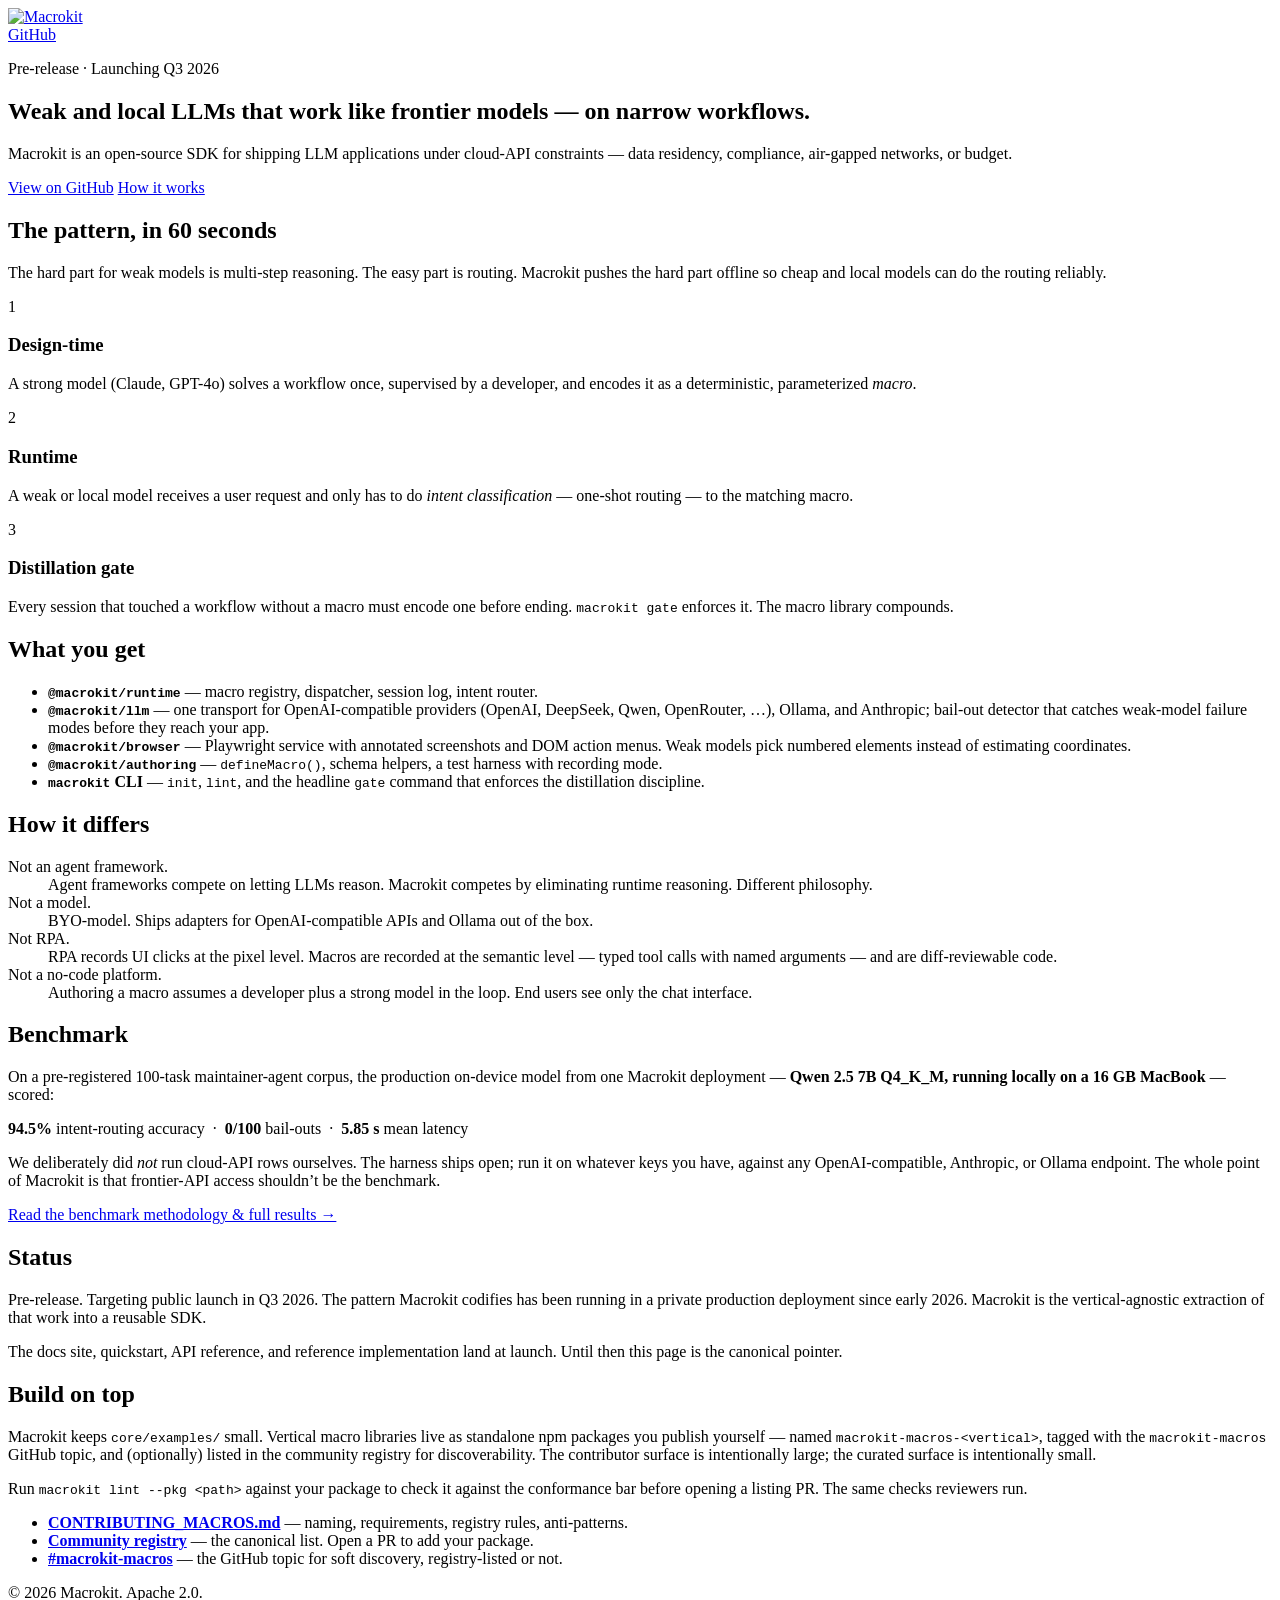
==== public/index.html @ ec9cd21c "Add "Build on top" section linking community-contribution path The X launch thread is circulating an" ====
<!doctype html>
<html lang="en">
<head>
  <meta charset="utf-8" />
  <meta name="viewport" content="width=device-width, initial-scale=1" />
  <title>Macrokit — Weak and local LLMs that work like frontier models</title>
  <meta name="description" content="An open-source SDK that lets weak and local LLMs work like frontier models on narrow workflows. Moves multi-step reasoning to design-time so runtime is one-shot intent classification." />

  <link rel="icon" type="image/svg+xml" href="/favicon.svg" />
  <link rel="canonical" href="https://macrokit.dev/" />

  <meta property="og:type" content="website" />
  <meta property="og:title" content="Macrokit" />
  <meta property="og:description" content="An open-source SDK that lets weak and local LLMs work like frontier models on narrow workflows." />
  <meta property="og:url" content="https://macrokit.dev/" />
  <meta property="og:image" content="https://macrokit.dev/banner-x.png" />
  <meta name="twitter:card" content="summary_large_image" />
  <meta name="twitter:site" content="@Macrokitdev" />
  <meta name="twitter:image" content="https://macrokit.dev/banner-x.png" />

  <link rel="stylesheet" href="/styles.css" />
</head>
<body>
  <header class="site-header">
    <div class="container row">
      <a href="/" class="wordmark-link" aria-label="Macrokit home">
        <img src="/wordmark.svg" alt="Macrokit" height="32" />
      </a>
      <nav>
        <a href="https://github.com/macrokit" rel="noopener">GitHub</a>
      </nav>
    </div>
  </header>

  <main>
    <section class="hero">
      <div class="container">
        <p class="eyebrow">Pre-release · Launching Q3 2026</p>
        <h1>Weak and local LLMs that work like frontier models &mdash; on narrow workflows.</h1>
        <p class="lede">
          Macrokit is an open-source SDK for shipping LLM applications under cloud-API constraints &mdash;
          data residency, compliance, air-gapped networks, or budget.
        </p>
        <div class="cta-row">
          <a class="btn btn-primary" href="https://github.com/macrokit" rel="noopener">View on GitHub</a>
          <a class="btn btn-ghost" href="#pattern">How it works</a>
        </div>
      </div>
    </section>

    <section id="pattern" class="section">
      <div class="container">
        <h2>The pattern, in 60 seconds</h2>
        <p>
          The hard part for weak models is multi-step reasoning. The easy part is routing.
          Macrokit pushes the hard part offline so cheap and local models can do the routing reliably.
        </p>

        <div class="grid">
          <div class="card">
            <span class="step">1</span>
            <h3>Design-time</h3>
            <p>
              A strong model (Claude, GPT-4o) solves a workflow once, supervised by a developer,
              and encodes it as a deterministic, parameterized <em>macro</em>.
            </p>
          </div>
          <div class="card">
            <span class="step">2</span>
            <h3>Runtime</h3>
            <p>
              A weak or local model receives a user request and only has to do
              <em>intent classification</em> &mdash; one-shot routing &mdash; to the matching macro.
            </p>
          </div>
          <div class="card">
            <span class="step">3</span>
            <h3>Distillation gate</h3>
            <p>
              Every session that touched a workflow without a macro must encode one before ending.
              <code>macrokit gate</code> enforces it. The macro library compounds.
            </p>
          </div>
        </div>
      </div>
    </section>

    <section class="section section-alt">
      <div class="container">
        <h2>What you get</h2>
        <ul class="feature-list">
          <li>
            <strong><code>@macrokit/runtime</code></strong>
            &mdash; macro registry, dispatcher, session log, intent router.
          </li>
          <li>
            <strong><code>@macrokit/llm</code></strong>
            &mdash; one transport for OpenAI-compatible providers (OpenAI, DeepSeek, Qwen, OpenRouter, &hellip;), Ollama, and Anthropic; bail-out detector that catches weak-model failure modes before they reach your app.
          </li>
          <li>
            <strong><code>@macrokit/browser</code></strong>
            &mdash; Playwright service with annotated screenshots and DOM action menus. Weak models pick numbered elements instead of estimating coordinates.
          </li>
          <li>
            <strong><code>@macrokit/authoring</code></strong>
            &mdash; <code>defineMacro()</code>, schema helpers, a test harness with recording mode.
          </li>
          <li>
            <strong><code>macrokit</code> CLI</strong>
            &mdash; <code>init</code>, <code>lint</code>, and the headline <code>gate</code> command that enforces the distillation discipline.
          </li>
        </ul>
      </div>
    </section>

    <section class="section">
      <div class="container">
        <h2>How it differs</h2>
        <dl class="compare">
          <dt>Not an agent framework.</dt>
          <dd>Agent frameworks compete on letting LLMs reason. Macrokit competes by eliminating runtime reasoning. Different philosophy.</dd>

          <dt>Not a model.</dt>
          <dd>BYO-model. Ships adapters for OpenAI-compatible APIs and Ollama out of the box.</dd>

          <dt>Not RPA.</dt>
          <dd>RPA records UI clicks at the pixel level. Macros are recorded at the semantic level &mdash; typed tool calls with named arguments &mdash; and are diff-reviewable code.</dd>

          <dt>Not a no-code platform.</dt>
          <dd>Authoring a macro assumes a developer plus a strong model in the loop. End users see only the chat interface.</dd>
        </dl>
      </div>
    </section>

    <section class="section section-alt">
      <div class="container">
        <h2>Benchmark</h2>
        <p>
          On a pre-registered 100-task maintainer-agent corpus, the production on-device model from
          one Macrokit deployment &mdash; <strong>Qwen 2.5 7B Q4_K_M, running locally on a 16&nbsp;GB
          MacBook</strong> &mdash; scored:
        </p>
        <p class="bench-headline">
          <strong>94.5%</strong> intent-routing accuracy &nbsp;&middot;&nbsp; <strong>0/100</strong> bail-outs &nbsp;&middot;&nbsp; <strong>5.85&nbsp;s</strong> mean latency
        </p>
        <p>
          We deliberately did <em>not</em> run cloud-API rows ourselves. The harness ships open;
          run it on whatever keys you have, against any OpenAI-compatible, Anthropic, or Ollama
          endpoint. The whole point of Macrokit is that frontier-API access shouldn&rsquo;t be the
          benchmark.
        </p>
        <p class="bench-link">
          <a href="https://github.com/macrokit/core/blob/main/docs/BENCHMARK.md" rel="noopener">Read the benchmark methodology &amp; full results &rarr;</a>
        </p>
      </div>
    </section>

    <section class="section status">
      <div class="container">
        <h2>Status</h2>
        <p>
          Pre-release. Targeting public launch in Q3 2026. The pattern Macrokit codifies has been running
          in a private production deployment since early 2026. Macrokit is the vertical-agnostic extraction
          of that work into a reusable SDK.
        </p>
        <p>
          The docs site, quickstart, API reference, and reference implementation land at launch.
          Until then this page is the canonical pointer.
        </p>
      </div>
    </section>

    <section class="section section-alt">
      <div class="container">
        <h2>Build on top</h2>
        <p>
          Macrokit keeps <code>core/examples/</code> small. Vertical macro libraries live as standalone
          npm packages you publish yourself &mdash; named <code>macrokit-macros-&lt;vertical&gt;</code>,
          tagged with the <code>macrokit-macros</code> GitHub topic, and (optionally) listed in the
          community registry for discoverability. The contributor surface is intentionally large; the
          curated surface is intentionally small.
        </p>
        <p>
          Run <code>macrokit lint --pkg &lt;path&gt;</code> against your package to check it against the
          conformance bar before opening a listing PR. The same checks reviewers run.
        </p>
        <ul class="feature-list">
          <li>
            <strong><a href="https://github.com/macrokit/core/blob/main/CONTRIBUTING_MACROS.md" rel="noopener">CONTRIBUTING_MACROS.md</a></strong>
            &mdash; naming, requirements, registry rules, anti-patterns.
          </li>
          <li>
            <strong><a href="https://github.com/macrokit/.github/tree/main/community" rel="noopener">Community registry</a></strong>
            &mdash; the canonical list. Open a PR to add your package.
          </li>
          <li>
            <strong><a href="https://github.com/topics/macrokit-macros" rel="noopener">#macrokit-macros</a></strong>
            &mdash; the GitHub topic for soft discovery, registry-listed or not.
          </li>
        </ul>
      </div>
    </section>
  </main>

  <footer class="site-footer">
    <div class="container row">
      <span>&copy; 2026 Macrokit. Apache 2.0.</span>
      <nav>
        <a href="https://github.com/macrokit" rel="noopener">GitHub</a>
        <a href="https://x.com/macrokitdev" rel="noopener">@macrokitdev</a>
      </nav>
    </div>
  </footer>
</body>
</html>
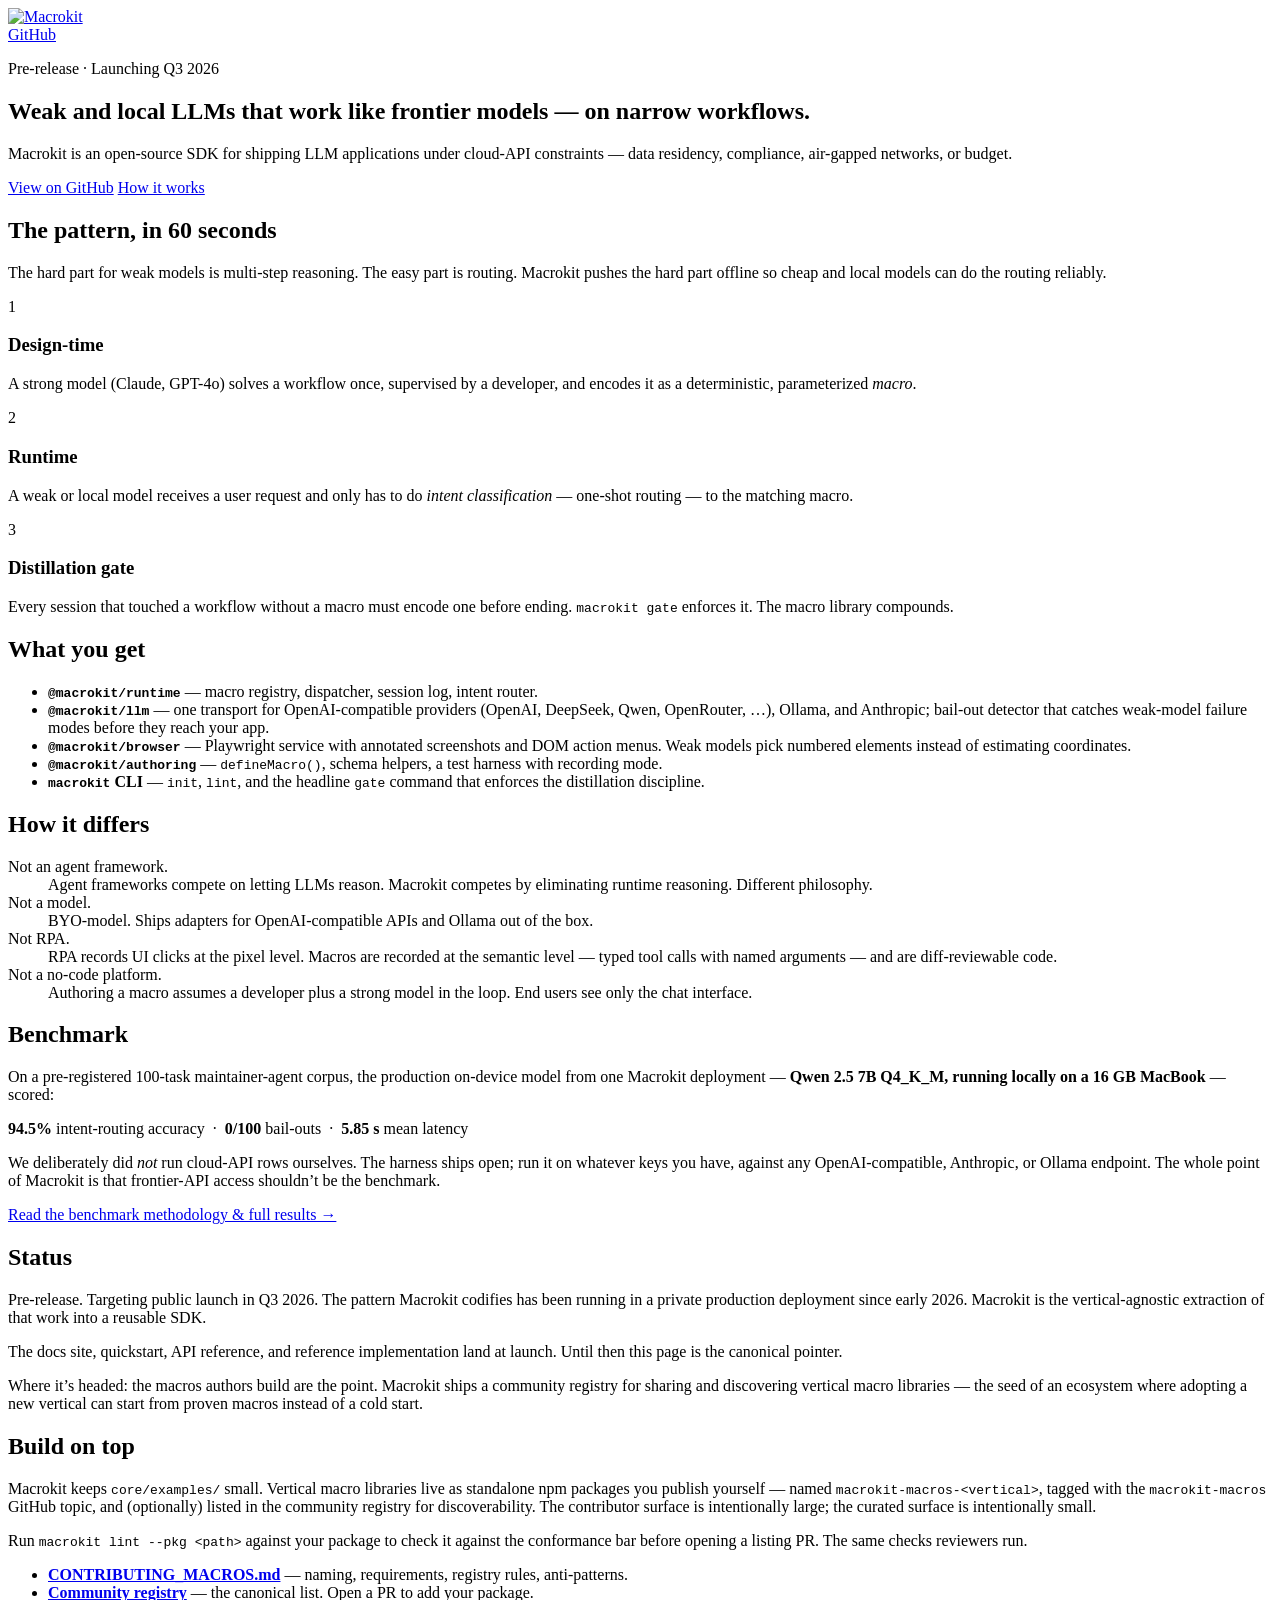
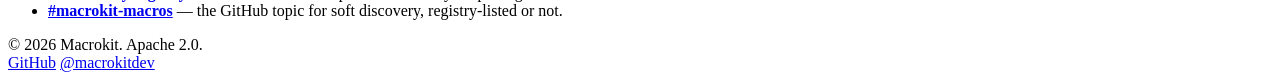
==== commit 1f94cb8d: "Add ecosystem direction note to Status section Co-Authored-By: Claude Opus 4.7 (1M context) <noreply" ====
--- a/public/index.html
+++ b/public/index.html
@@ -167,6 +167,12 @@
           The docs site, quickstart, API reference, and reference implementation land at launch.
           Until then this page is the canonical pointer.
         </p>
+        <p>
+          Where it&rsquo;s headed: the macros authors build are the point. Macrokit ships
+          a community registry for sharing and discovering vertical macro libraries &mdash;
+          the seed of an ecosystem where adopting a new vertical can start from proven
+          macros instead of a cold start.
+        </p>
       </div>
     </section>
 
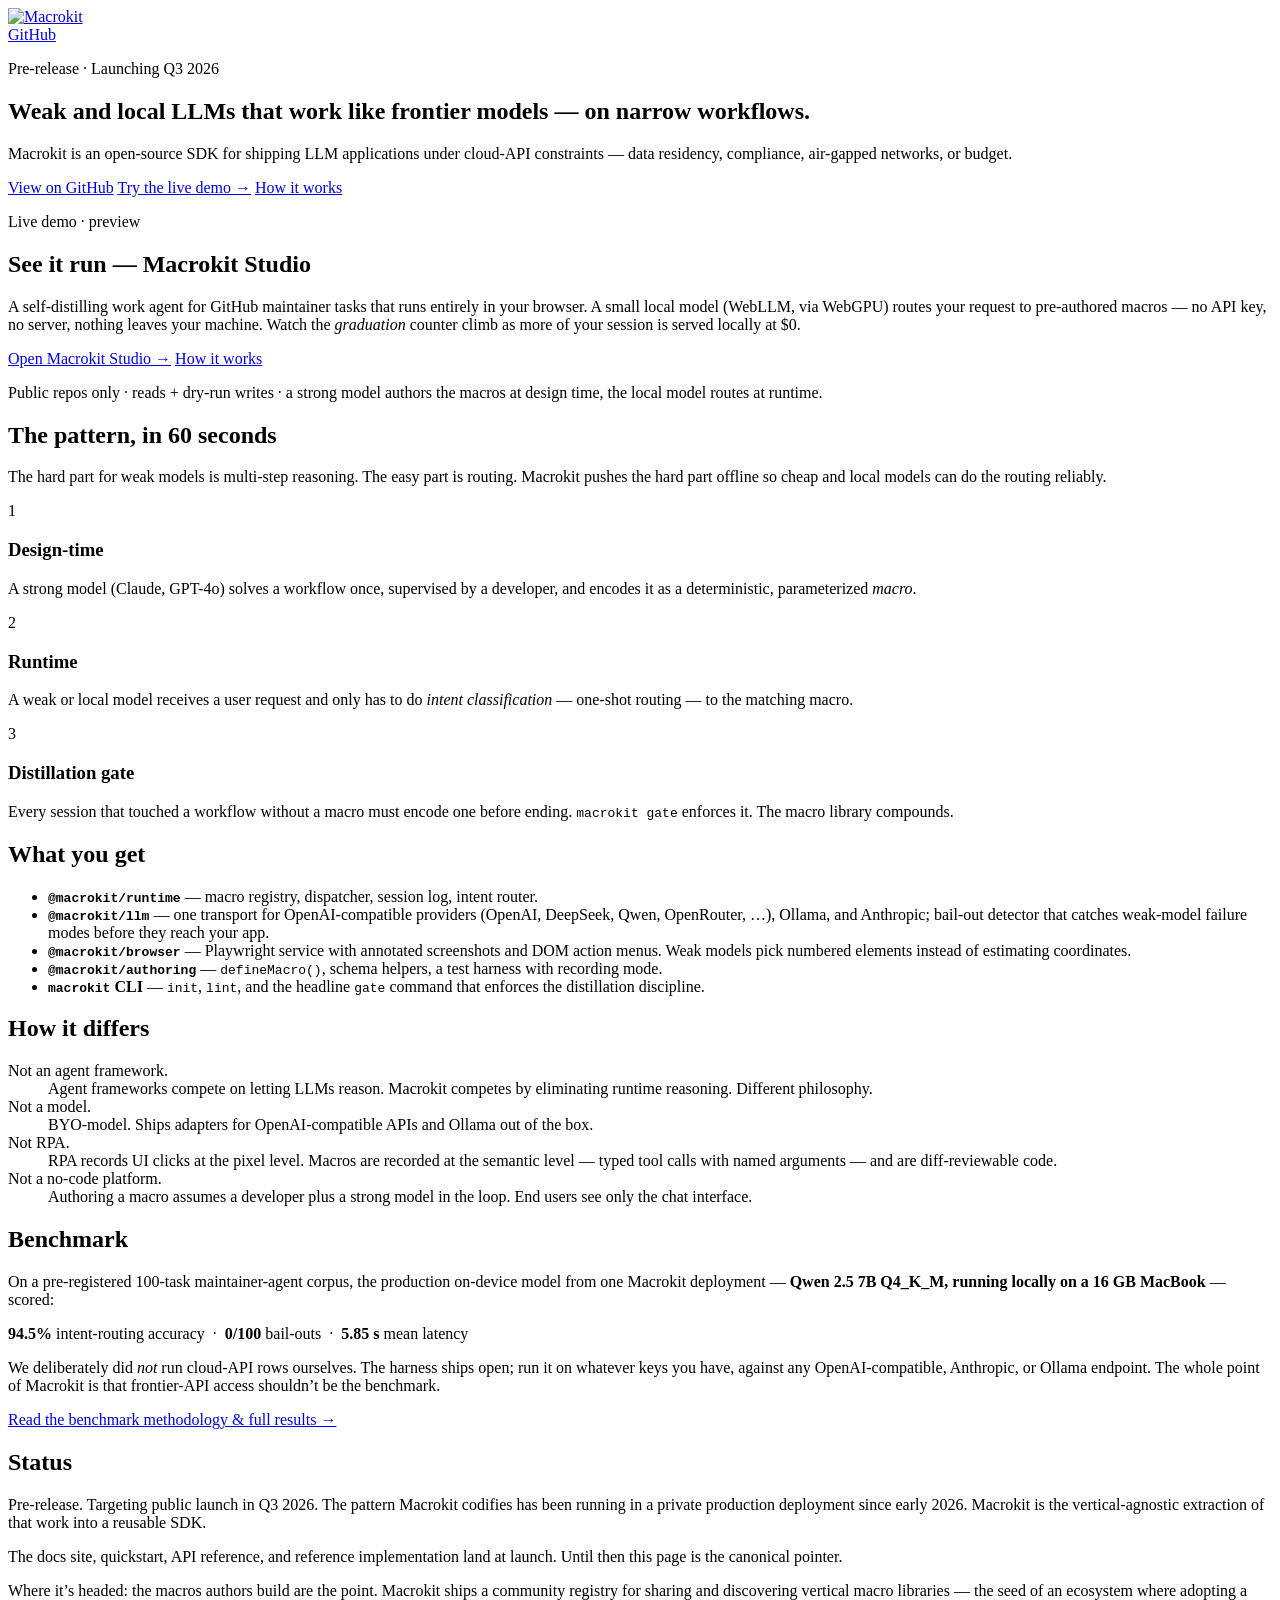
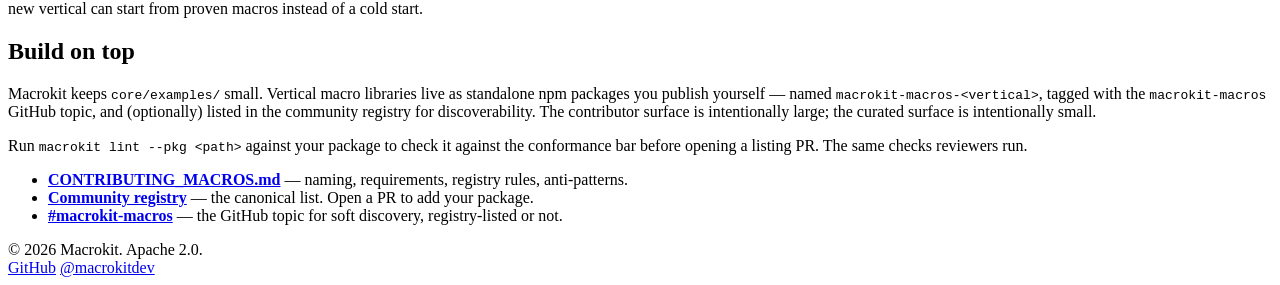
==== commit 9706f075: "home: introduce + link Macrokit Studio (live demo) macrokit.dev had no path to the demo. Added a "Se" ====
--- a/public/index.html
+++ b/public/index.html
@@ -43,8 +43,30 @@
         </p>
         <div class="cta-row">
           <a class="btn btn-primary" href="https://github.com/macrokit" rel="noopener">View on GitHub</a>
+          <a class="btn btn-ghost" href="https://studio.macrokit.dev" rel="noopener">Try the live demo &rarr;</a>
           <a class="btn btn-ghost" href="#pattern">How it works</a>
         </div>
+      </div>
+    </section>
+
+    <section id="studio" class="section section-alt">
+      <div class="container">
+        <p class="eyebrow">Live demo &middot; preview</p>
+        <h2>See it run &mdash; Macrokit Studio</h2>
+        <p class="lede">
+          A self-distilling work agent for GitHub maintainer tasks that runs entirely in your
+          browser. A small local model (WebLLM, via WebGPU) routes your request to pre-authored
+          macros &mdash; no API key, no server, nothing leaves your machine. Watch the
+          <em>graduation</em> counter climb as more of your session is served locally at $0.
+        </p>
+        <div class="cta-row">
+          <a class="btn btn-primary" href="https://studio.macrokit.dev" rel="noopener">Open Macrokit Studio &rarr;</a>
+          <a class="btn btn-ghost" href="#pattern">How it works</a>
+        </div>
+        <p class="eyebrow">
+          Public repos only &middot; reads + dry-run writes &middot; a strong model authors the macros
+          at design time, the local model routes at runtime.
+        </p>
       </div>
     </section>
 
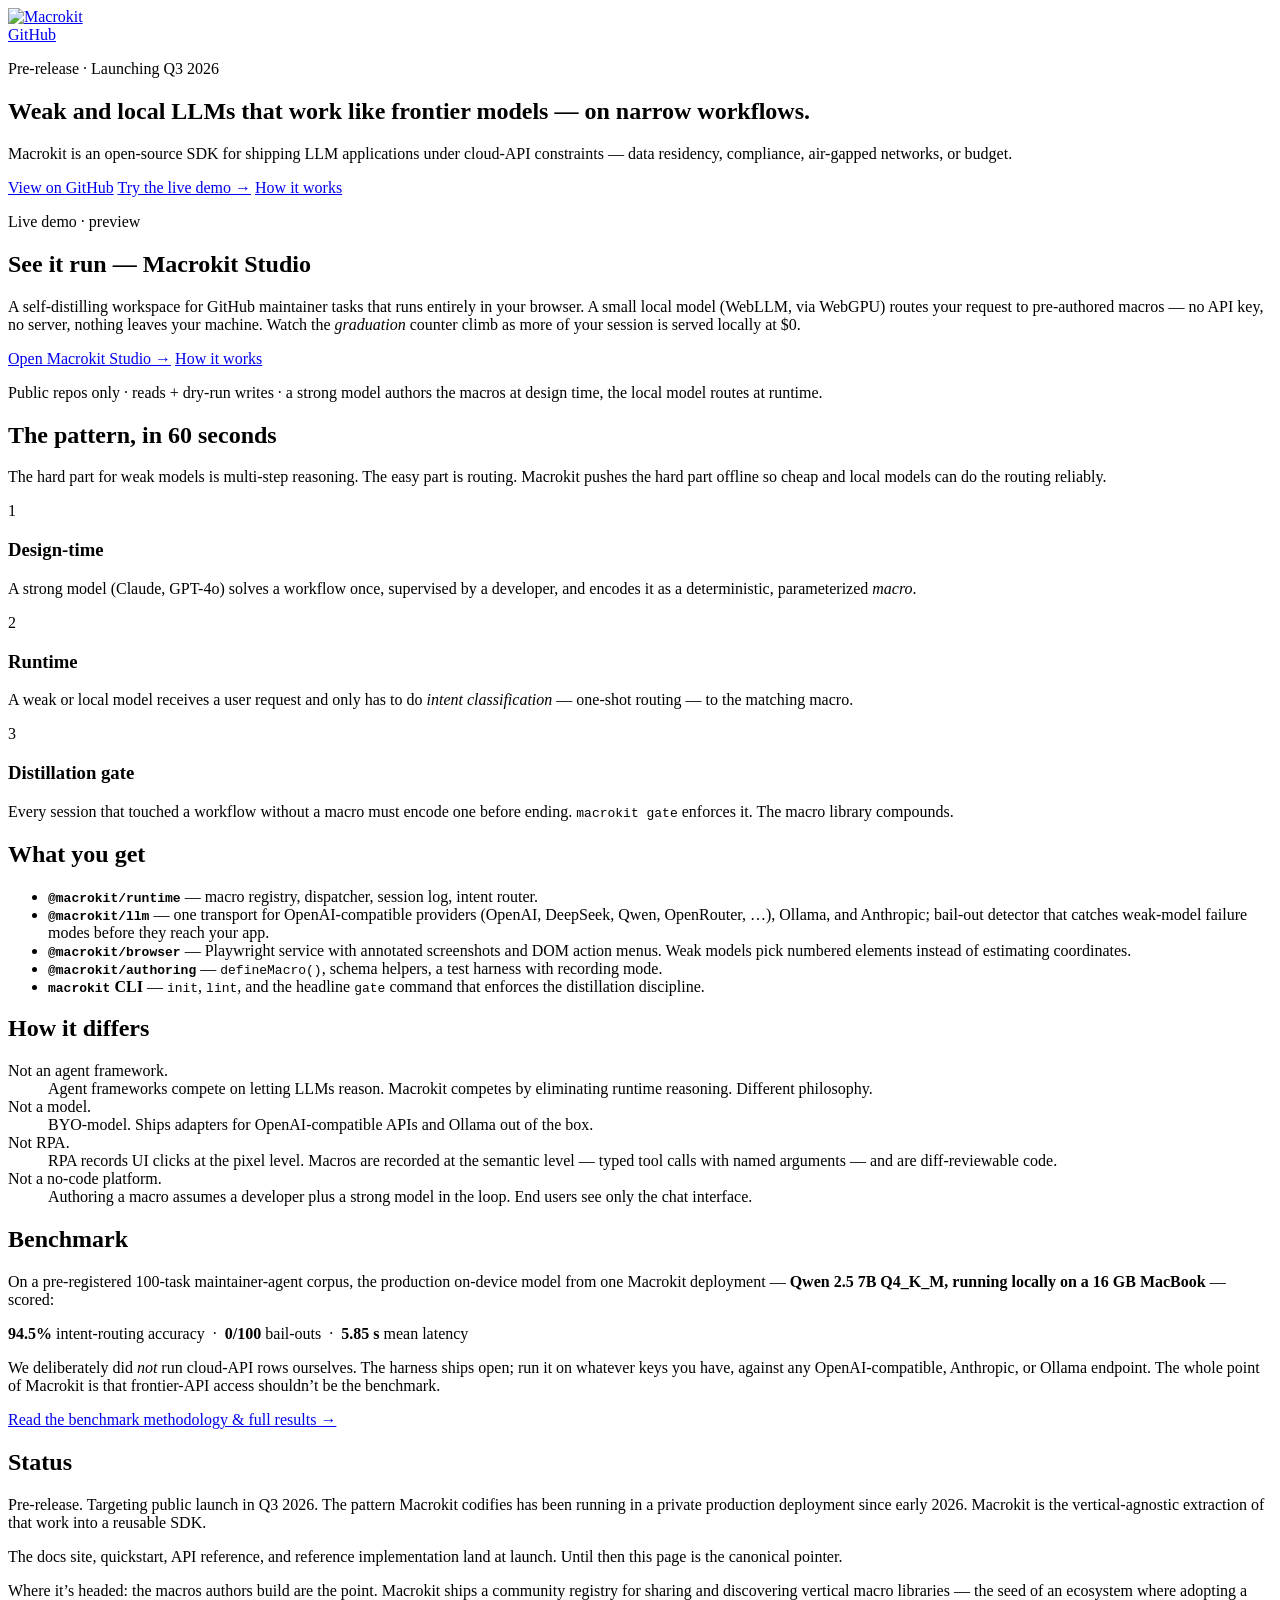
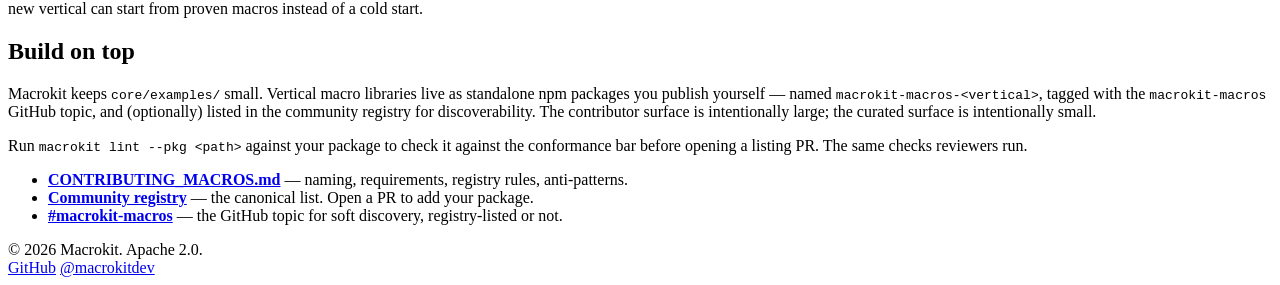
==== commit 9f877ffe: "home: align Studio blurb to "self-distilling workspace" (drop "agent") The Studio section said "a se" ====
--- a/public/index.html
+++ b/public/index.html
@@ -54,7 +54,7 @@
         <p class="eyebrow">Live demo &middot; preview</p>
         <h2>See it run &mdash; Macrokit Studio</h2>
         <p class="lede">
-          A self-distilling work agent for GitHub maintainer tasks that runs entirely in your
+          A self-distilling workspace for GitHub maintainer tasks that runs entirely in your
           browser. A small local model (WebLLM, via WebGPU) routes your request to pre-authored
           macros &mdash; no API key, no server, nothing leaves your machine. Watch the
           <em>graduation</em> counter climb as more of your session is served locally at $0.
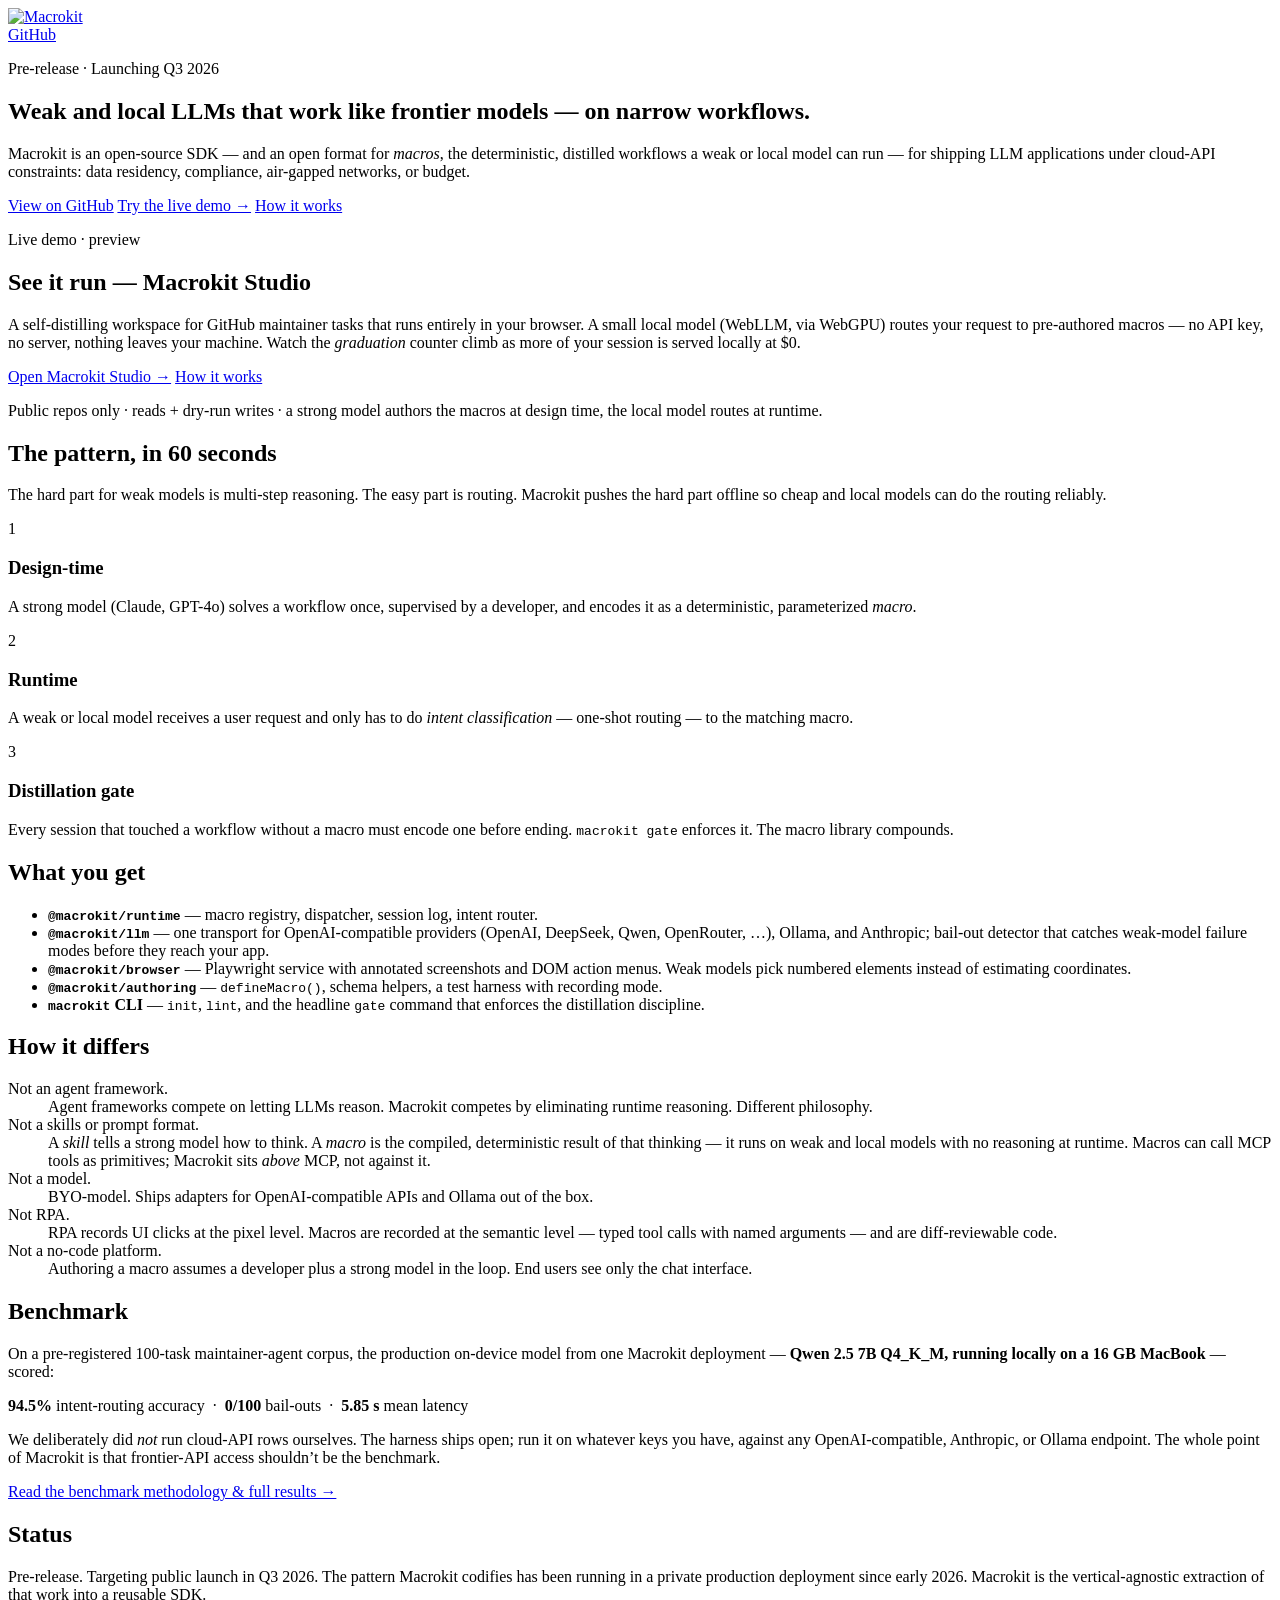
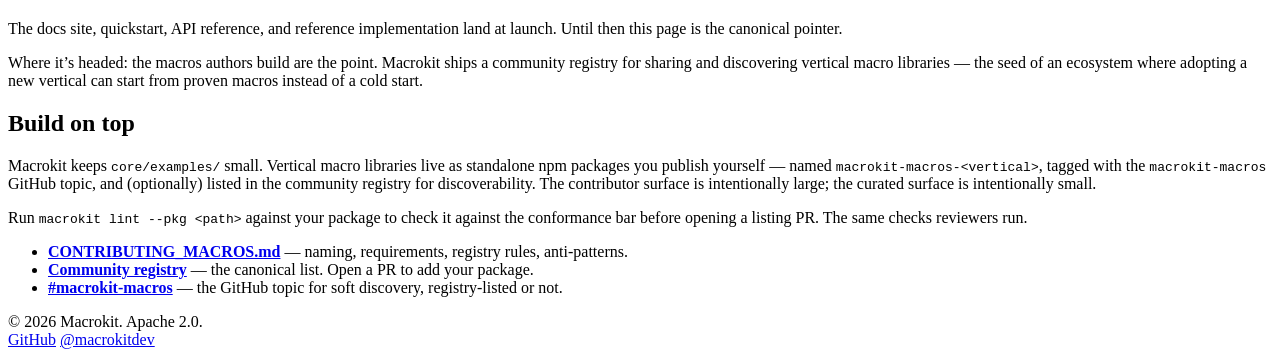
==== commit 1861d017: "site: open-format-for-macros lede + macro vs skill/MCP differentiation Light protocol reframe (withi" ====
--- a/public/index.html
+++ b/public/index.html
@@ -38,8 +38,9 @@
         <p class="eyebrow">Pre-release · Launching Q3 2026</p>
         <h1>Weak and local LLMs that work like frontier models &mdash; on narrow workflows.</h1>
         <p class="lede">
-          Macrokit is an open-source SDK for shipping LLM applications under cloud-API constraints &mdash;
-          data residency, compliance, air-gapped networks, or budget.
+          Macrokit is an open-source SDK &mdash; and an open format for <em>macros</em>, the deterministic,
+          distilled workflows a weak or local model can run &mdash; for shipping LLM applications under
+          cloud-API constraints: data residency, compliance, air-gapped networks, or budget.
         </p>
         <div class="cta-row">
           <a class="btn btn-primary" href="https://github.com/macrokit" rel="noopener">View on GitHub</a>
@@ -142,6 +143,9 @@
           <dt>Not an agent framework.</dt>
           <dd>Agent frameworks compete on letting LLMs reason. Macrokit competes by eliminating runtime reasoning. Different philosophy.</dd>
 
+          <dt>Not a skills or prompt format.</dt>
+          <dd>A <em>skill</em> tells a strong model how to think. A <em>macro</em> is the compiled, deterministic result of that thinking &mdash; it runs on weak and local models with no reasoning at runtime. Macros can call MCP tools as primitives; Macrokit sits <em>above</em> MCP, not against it.</dd>
+
           <dt>Not a model.</dt>
           <dd>BYO-model. Ships adapters for OpenAI-compatible APIs and Ollama out of the box.</dd>
 
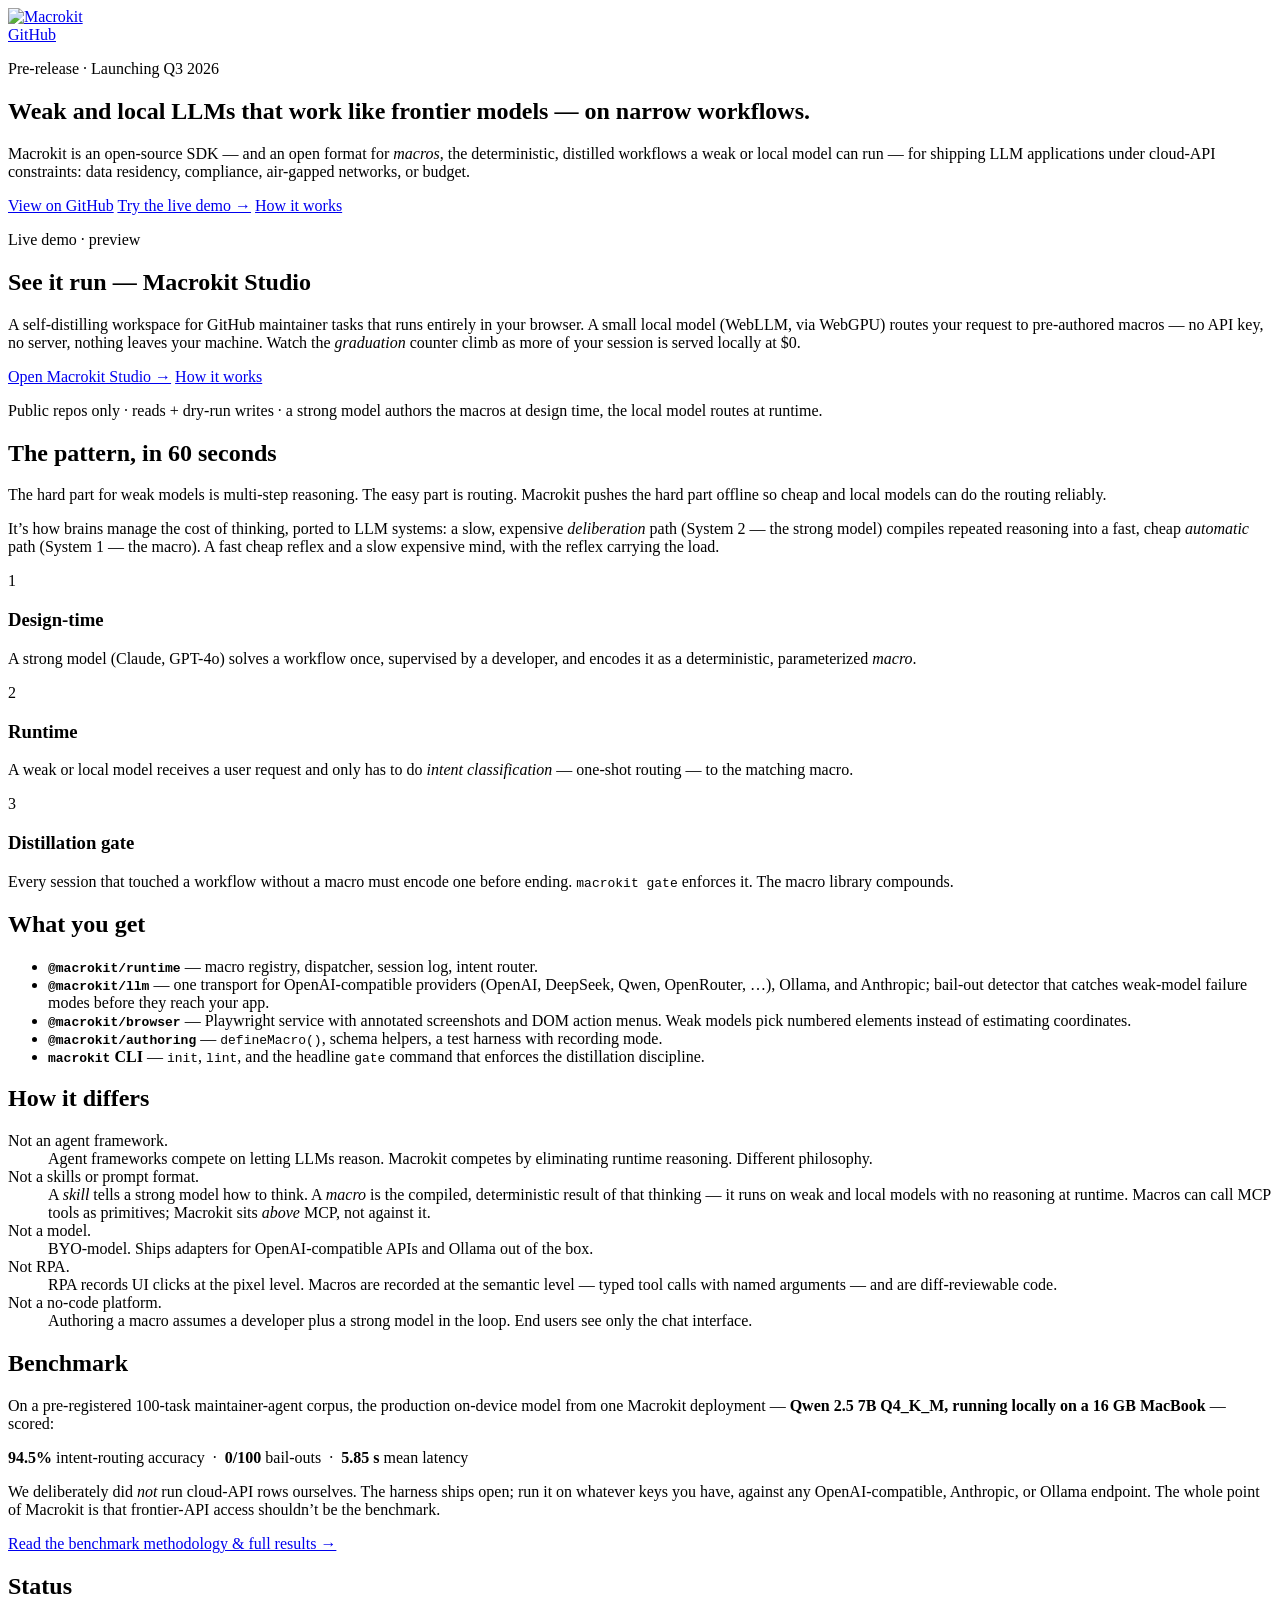
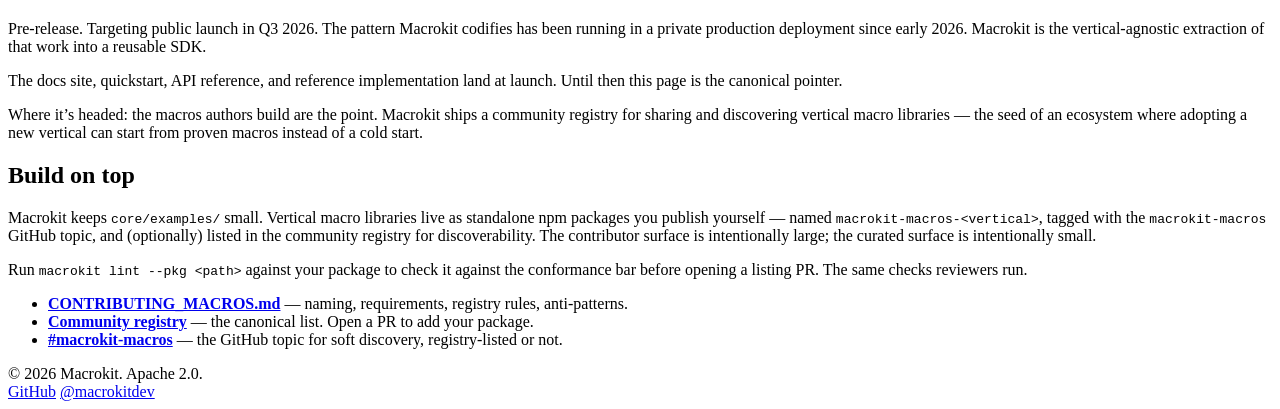
==== commit 35c38e48: "site: cognition-framed line in "the pattern" section Sharpen the how-it-works explanation: brains ma" ====
--- a/public/index.html
+++ b/public/index.html
@@ -77,6 +77,12 @@
         <p>
           The hard part for weak models is multi-step reasoning. The easy part is routing.
           Macrokit pushes the hard part offline so cheap and local models can do the routing reliably.
+        </p>
+        <p>
+          It&rsquo;s how brains manage the cost of thinking, ported to LLM systems: a slow, expensive
+          <em>deliberation</em> path (System&nbsp;2 &mdash; the strong model) compiles repeated reasoning into
+          a fast, cheap <em>automatic</em> path (System&nbsp;1 &mdash; the macro). A fast cheap reflex and a
+          slow expensive mind, with the reflex carrying the load.
         </p>
 
         <div class="grid">
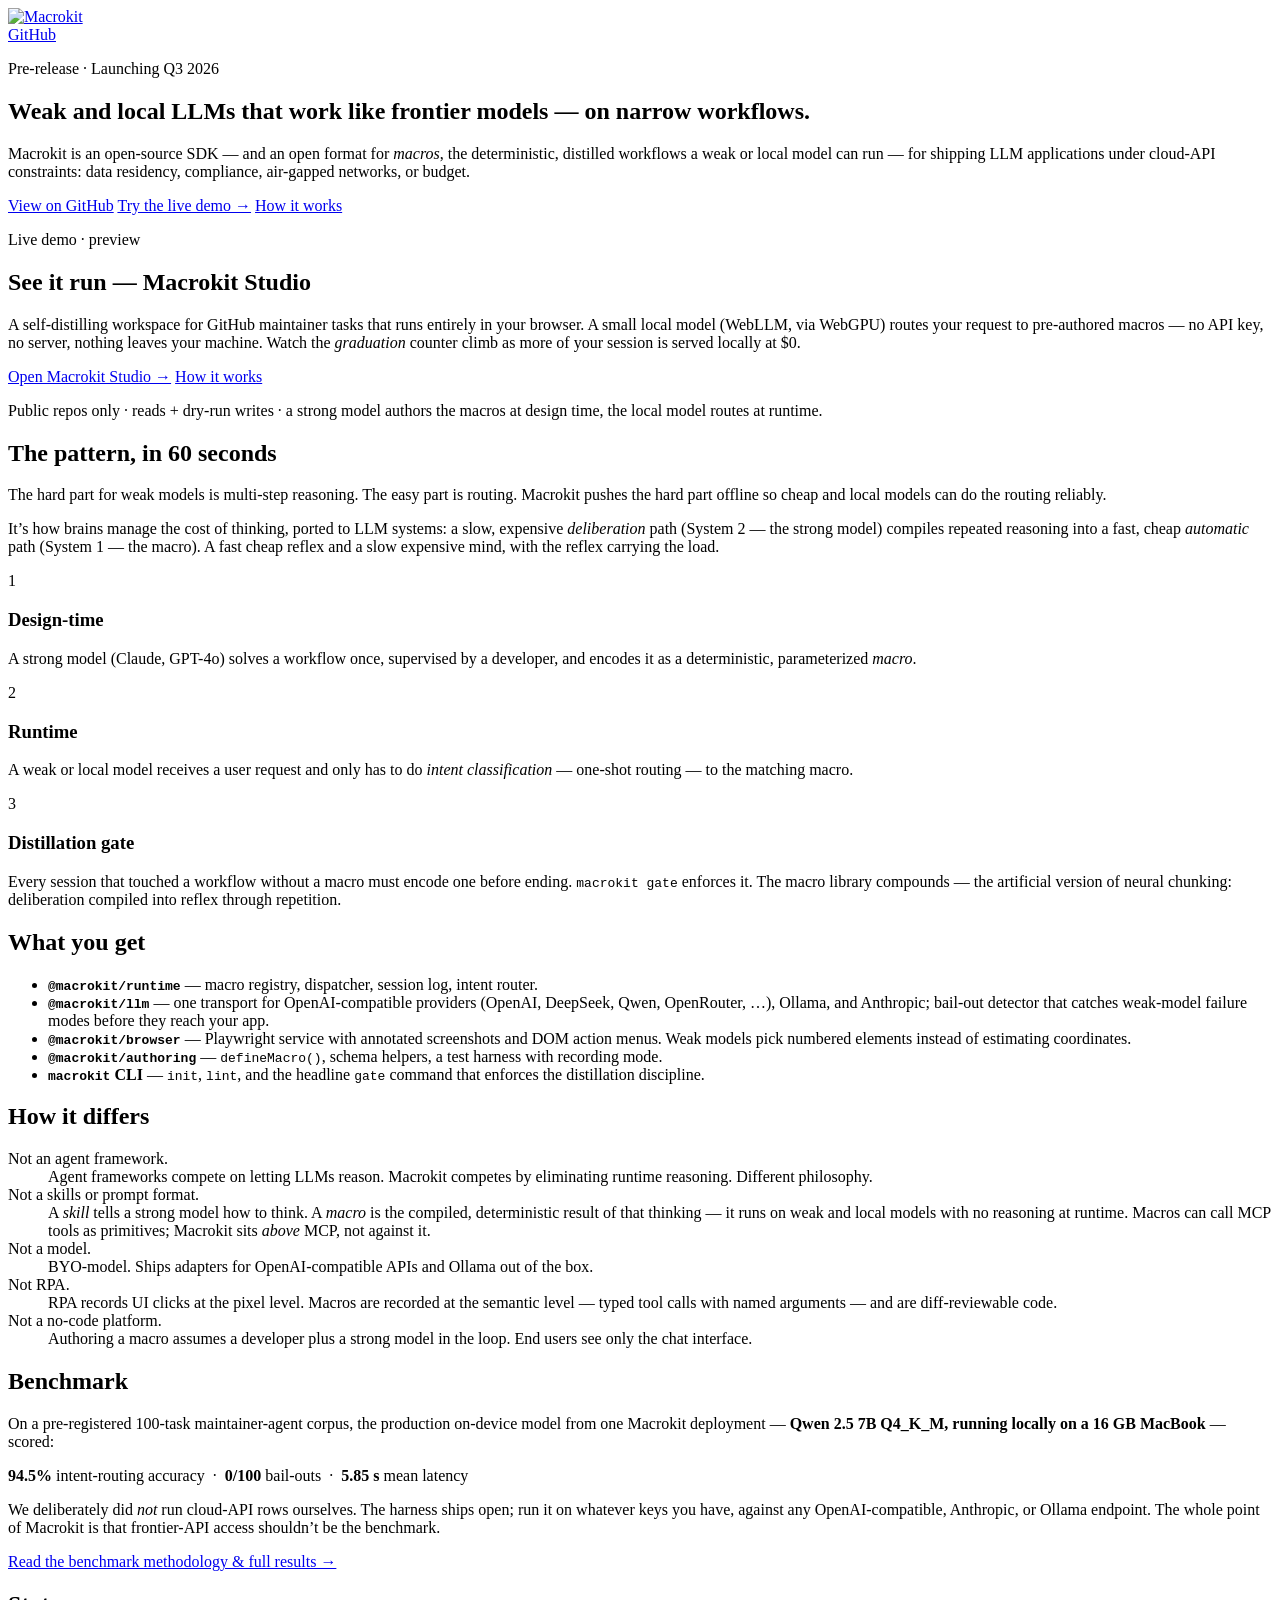
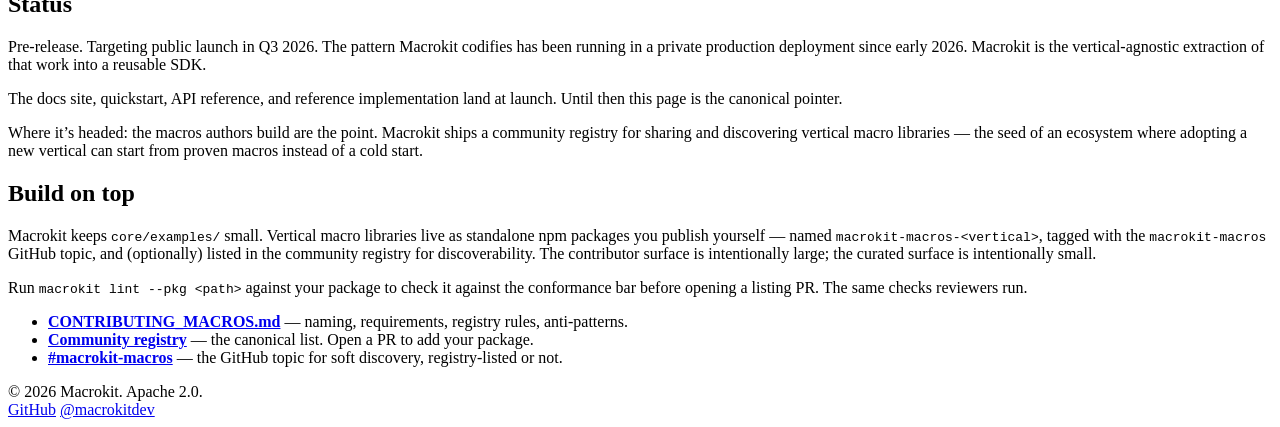
==== commit a2b54514: "site: distillation gate framed as neural chunking (cognition frame) Light touch to the "pattern" gat" ====
--- a/public/index.html
+++ b/public/index.html
@@ -107,7 +107,8 @@
             <h3>Distillation gate</h3>
             <p>
               Every session that touched a workflow without a macro must encode one before ending.
-              <code>macrokit gate</code> enforces it. The macro library compounds.
+              <code>macrokit gate</code> enforces it. The macro library compounds &mdash; the artificial
+              version of neural chunking: deliberation compiled into reflex through repetition.
             </p>
           </div>
         </div>
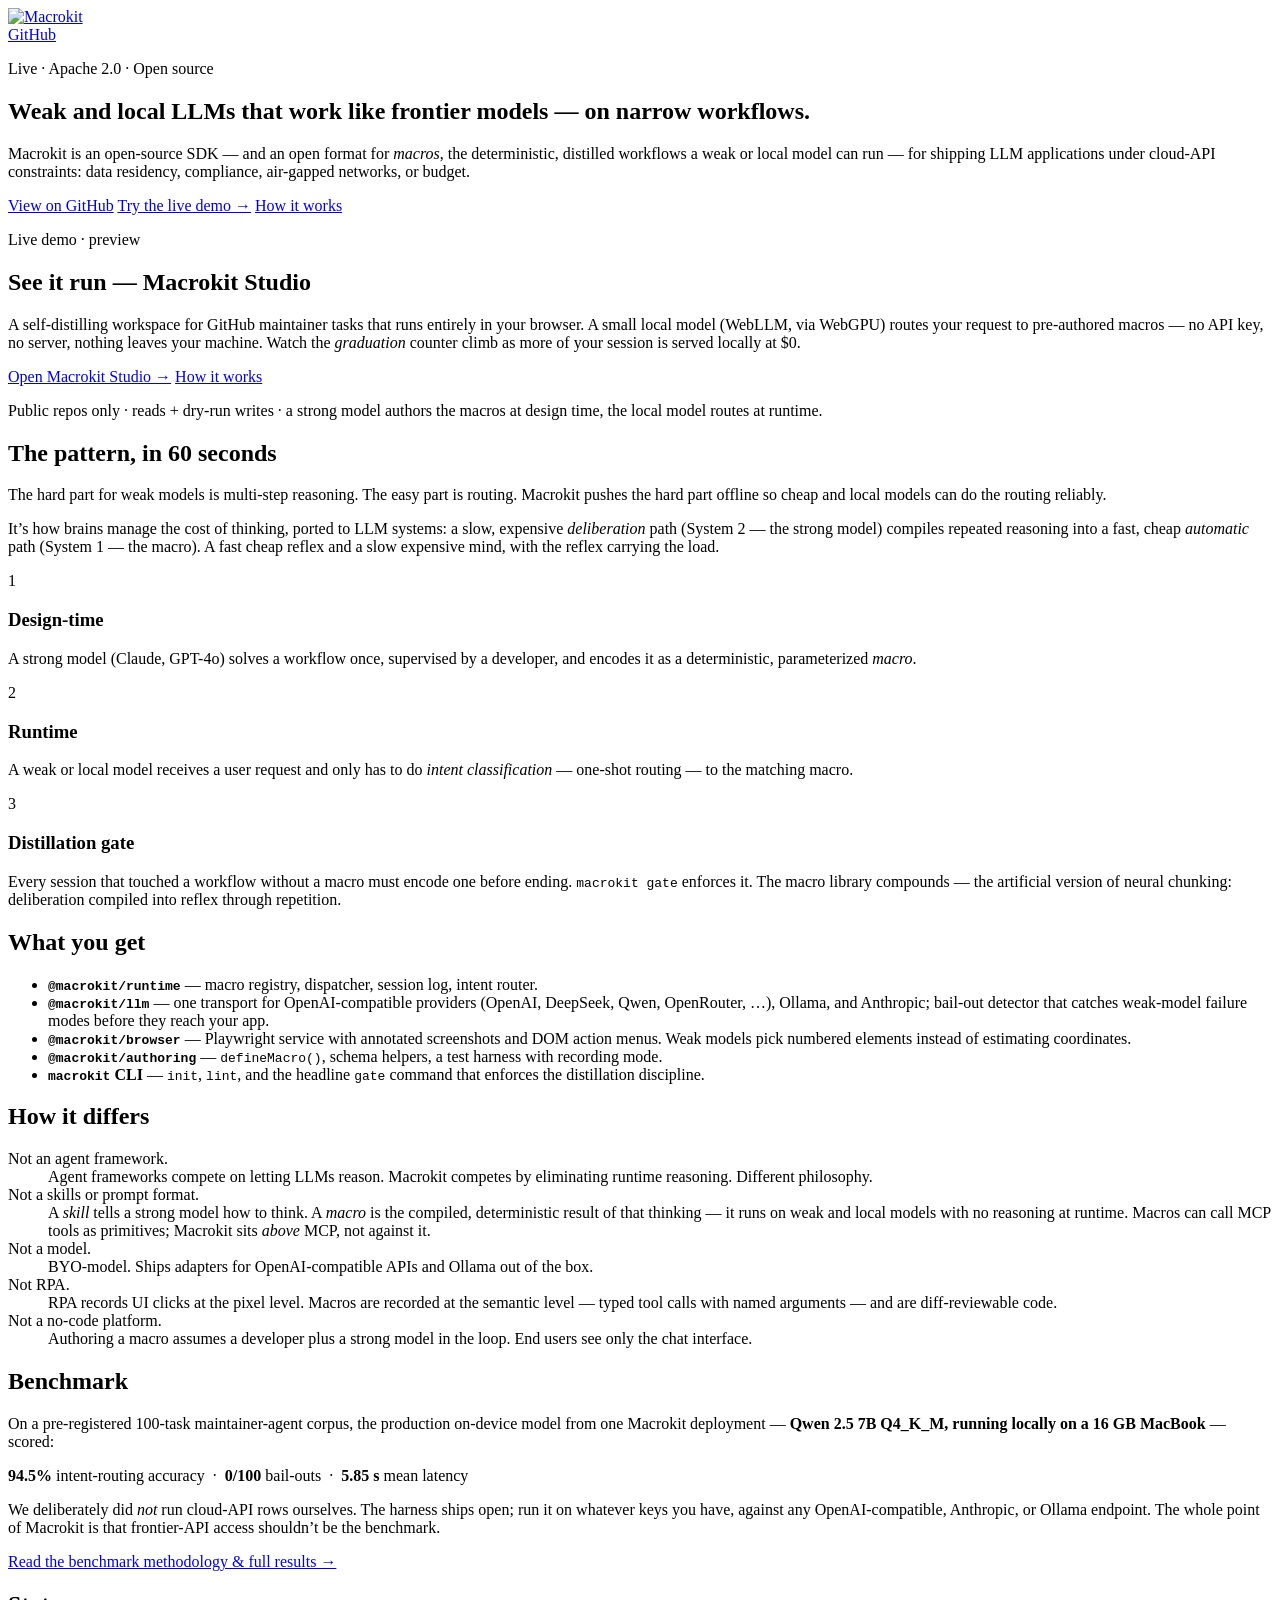
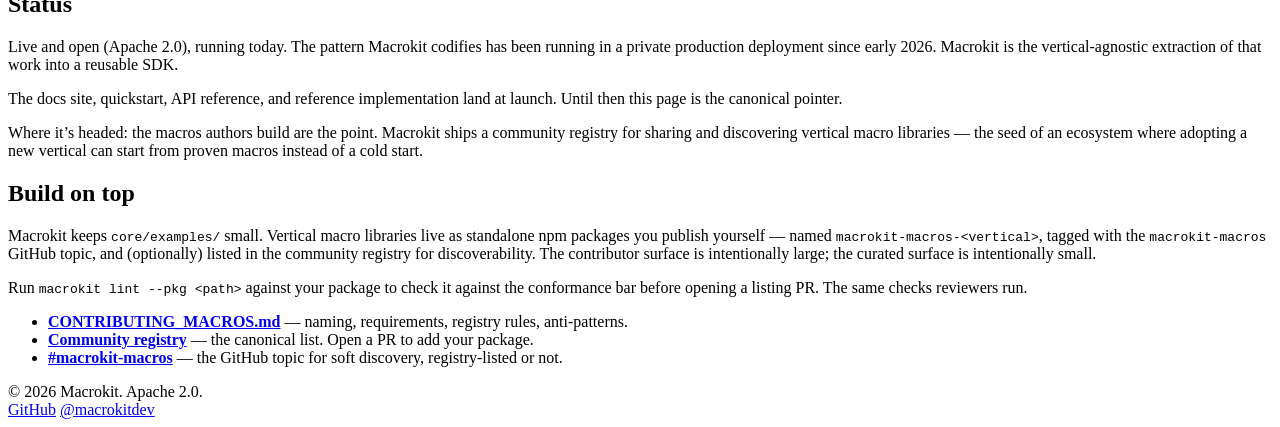
==== commit 1d6c6ea8: "site: drop "Pre-release · Launching Q3 2026" — present-tense as live + open The landing eyebrow + St" ====
--- a/public/index.html
+++ b/public/index.html
@@ -35,7 +35,7 @@
   <main>
     <section class="hero">
       <div class="container">
-        <p class="eyebrow">Pre-release · Launching Q3 2026</p>
+        <p class="eyebrow">Live · Apache 2.0 · Open source</p>
         <h1>Weak and local LLMs that work like frontier models &mdash; on narrow workflows.</h1>
         <p class="lede">
           Macrokit is an open-source SDK &mdash; and an open format for <em>macros</em>, the deterministic,
@@ -192,7 +192,7 @@
       <div class="container">
         <h2>Status</h2>
         <p>
-          Pre-release. Targeting public launch in Q3 2026. The pattern Macrokit codifies has been running
+          Live and open (Apache 2.0), running today. The pattern Macrokit codifies has been running
           in a private production deployment since early 2026. Macrokit is the vertical-agnostic extraction
           of that work into a reusable SDK.
         </p>
